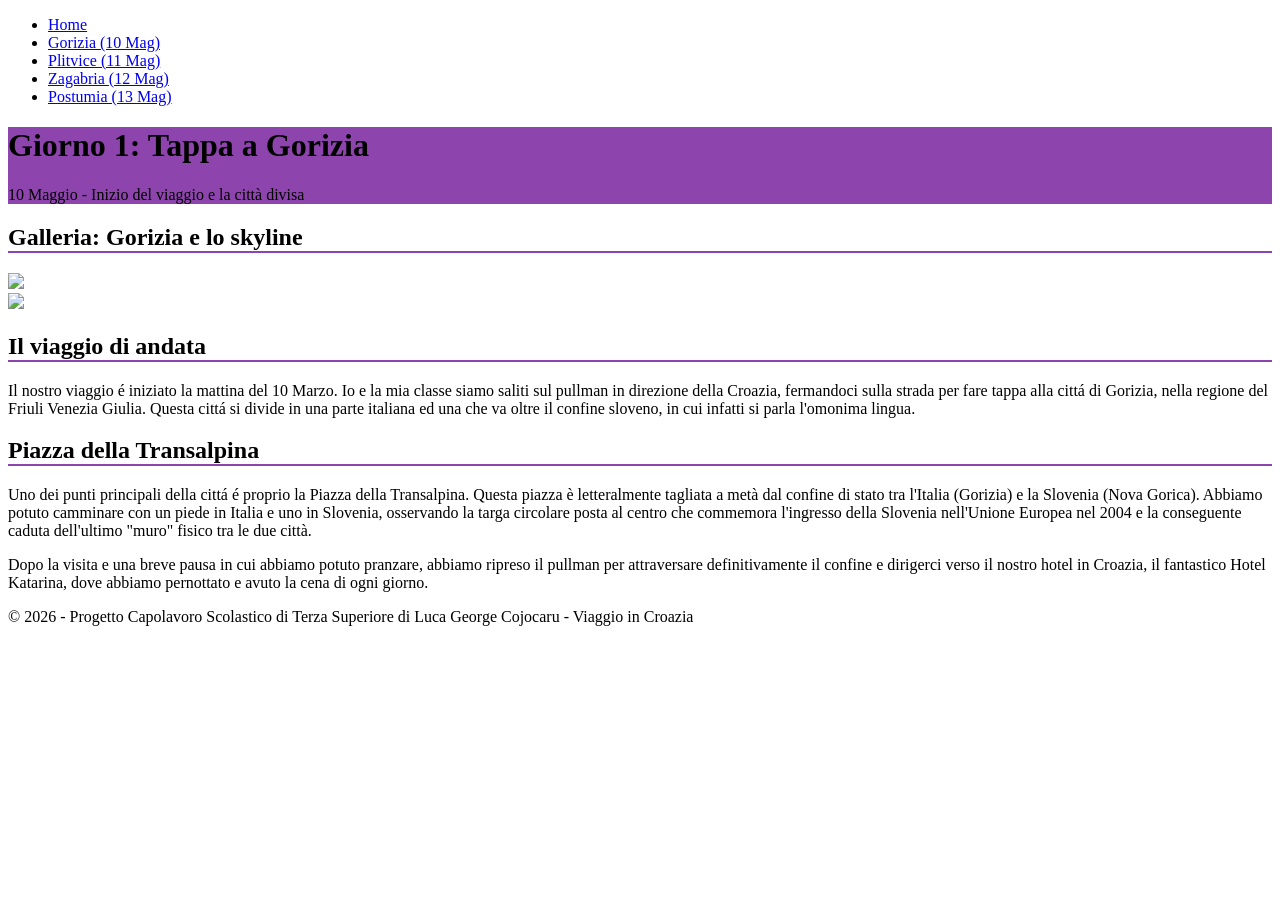
==== gorizia.html @ 8907104e "Add files via upload" ====
<!DOCTYPE html>
<html lang="it">
<head>
    <meta charset="UTF-8">
    <meta name="viewport" content="width=device-width, initial-scale=1.0">
    <title>10 Maggio - Gorizia</title>
    <link rel="stylesheet" href="../CSS/style.css">
    <link href="https://fonts.googleapis.com/css2?family=Zalando+Sans+SemiExpanded:ital,wght@0,200..900;1,200..900&display=swap" rel="stylesheet">
</head>
<body>

    <header>
        <nav>
            <ul>
                <li><a href="../HTML/index.html">Home</a></li>
                <li><a href="../HTML/gorizia.html" class="active">Gorizia (10 Mag)</a></li>
                <li><a href="../HTML/plitvice.html">Plitvice (11 Mag)</a></li>
                <li><a href="../HTML/zagabria.html">Zagabria (12 Mag)</a></li>
                <li><a href="../HTML/postumia.html">Postumia (13 Mag)</a></li>
            </ul>
        </nav>
    </header>

    <div class="hero" style="background-color: #8e44ad;">
        <h1>Giorno 1: Tappa a Gorizia</h1>
        <p>10 Maggio - Inizio del viaggio e la città divisa</p>
    </div>

    <div class="container">
        <section class="content-section">
            <h2 style="border-bottom: 2px solid #8e44ad;">Galleria: Gorizia e lo skyline</h2>
            <div class="image-gallery">
                <div class="image-box">
                    <img src="../IMG/gorizia1.jpg">
                </div>
                <div class="image-box">
                    <img src="../IMG/gorizia2.jpg">
                </div>
            </div>
        </section>
        <section class="content-section">
            <h2 style="border-bottom: 2px solid #8e44ad;">Il viaggio di andata</h2>
            <p>Il nostro viaggio é iniziato la mattina del 10 Marzo. Io e la mia classe siamo saliti sul pullman in direzione della Croazia, fermandoci sulla strada per fare tappa alla cittá di Gorizia, nella regione del Friuli Venezia Giulia. Questa cittá si divide in una parte italiana ed una che va oltre il confine sloveno, in cui infatti si parla l'omonima lingua.</p>
        </section>

        <section class="content-section">
            <h2 style="border-bottom: 2px solid #8e44ad;">Piazza della Transalpina</h2>
            <p>Uno dei punti principali della cittá é proprio la Piazza della Transalpina. Questa piazza è letteralmente tagliata a metà dal confine di stato tra l'Italia (Gorizia) e la Slovenia (Nova Gorica). Abbiamo potuto camminare con un piede in Italia e uno in Slovenia, osservando la targa circolare posta al centro che commemora l'ingresso della Slovenia nell'Unione Europea nel 2004 e la conseguente caduta dell'ultimo "muro" fisico tra le due città.</p>
            <p>Dopo la visita e una breve pausa in cui abbiamo potuto pranzare, abbiamo ripreso il pullman per attraversare definitivamente il confine e dirigerci verso il nostro hotel in Croazia, il fantastico Hotel Katarina, dove abbiamo pernottato e avuto la cena di ogni giorno.</p>
        </section>
    </div>

    <footer>
        <p>&copy; 2026 - Progetto Capolavoro Scolastico di Terza Superiore di Luca George Cojocaru - Viaggio in Croazia</p>
    </footer>

</body>
</html>
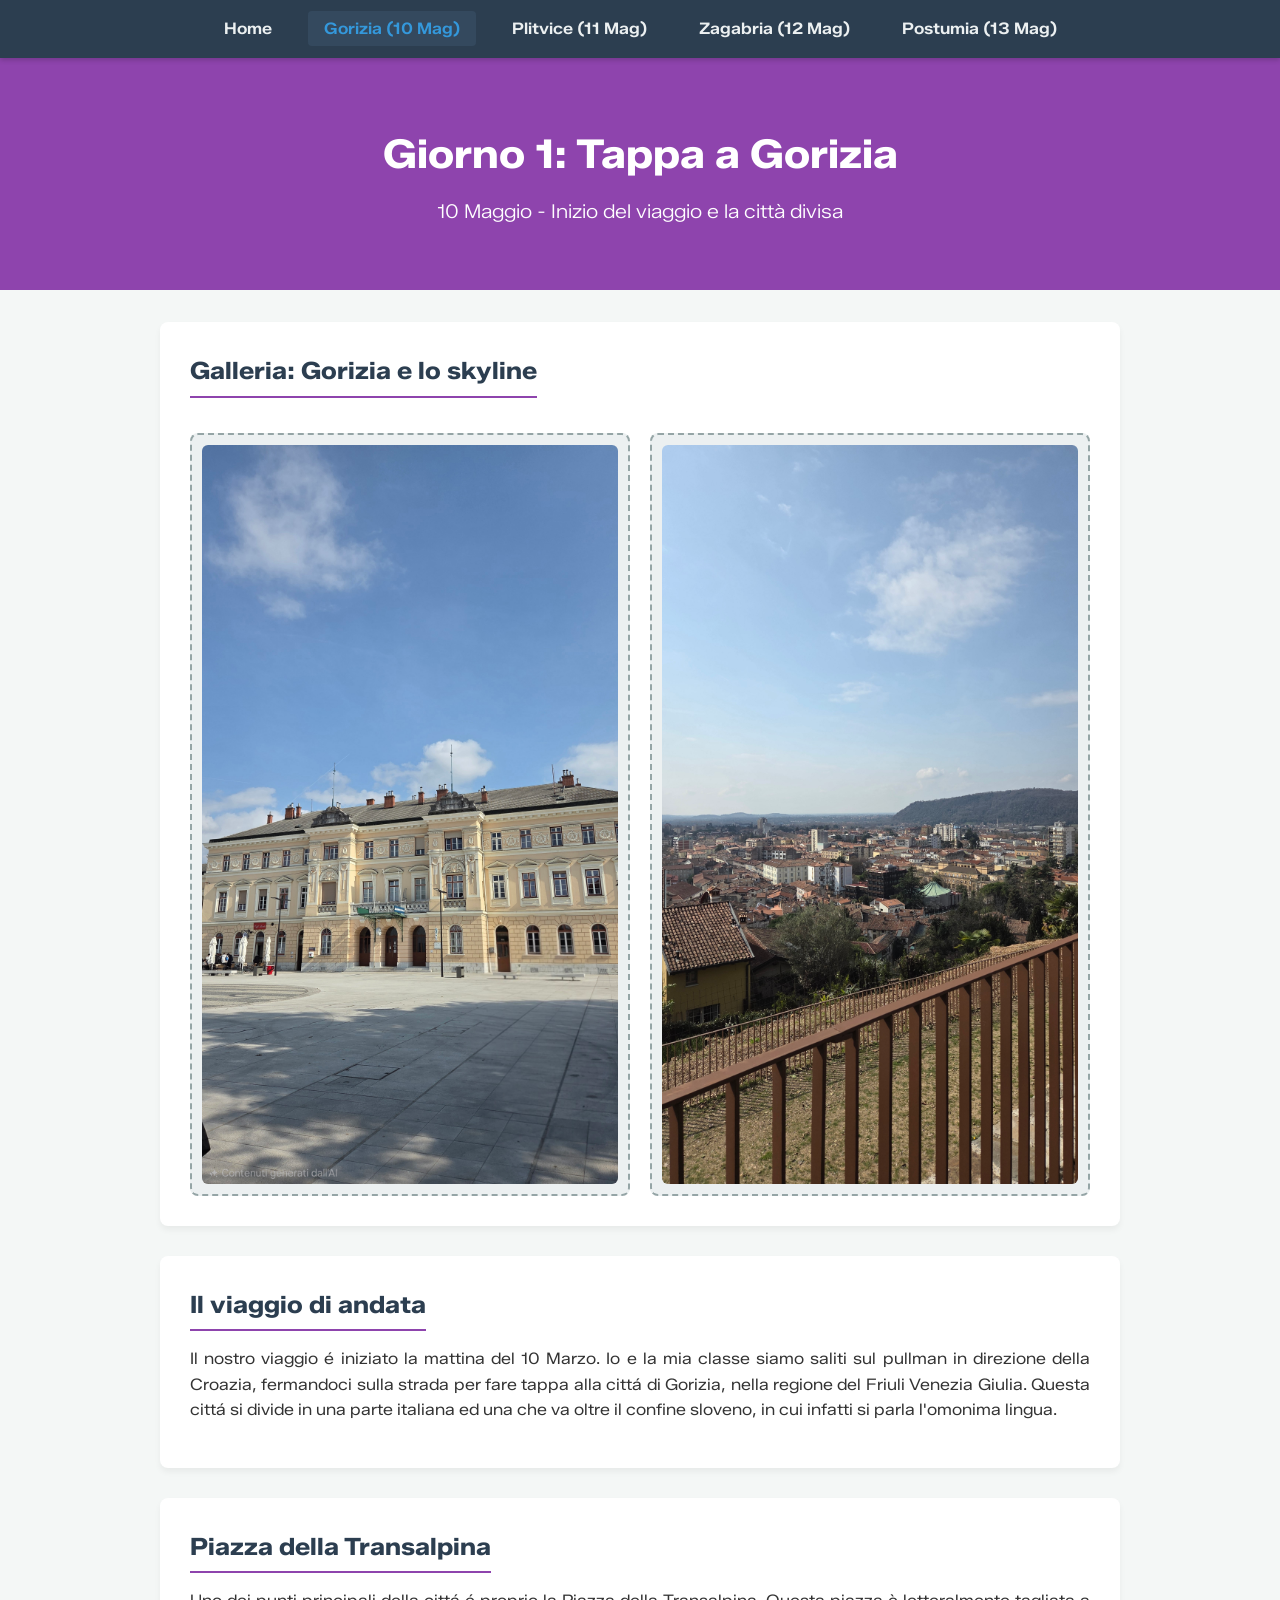
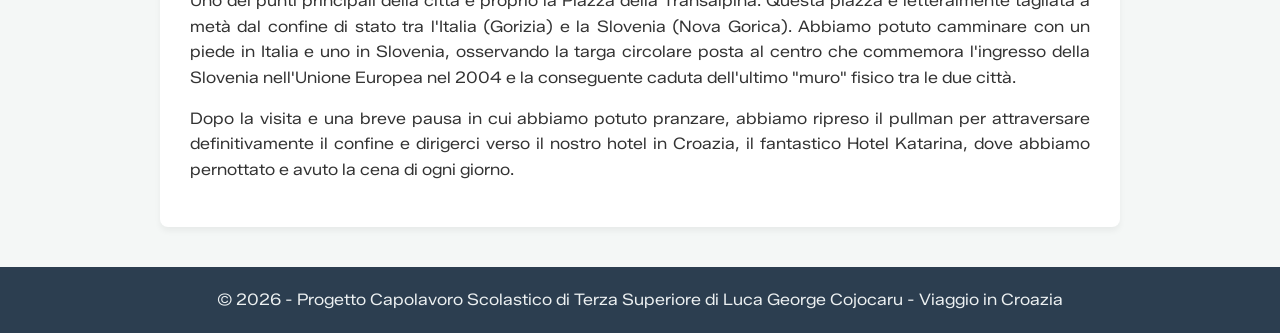
==== commit d555d5ef: "Update gorizia.html" ====
--- a/gorizia.html
+++ b/gorizia.html
@@ -4,7 +4,7 @@
     <meta charset="UTF-8">
     <meta name="viewport" content="width=device-width, initial-scale=1.0">
     <title>10 Maggio - Gorizia</title>
-    <link rel="stylesheet" href="../CSS/style.css">
+    <link rel="stylesheet" href="style.css">
     <link href="https://fonts.googleapis.com/css2?family=Zalando+Sans+SemiExpanded:ital,wght@0,200..900;1,200..900&display=swap" rel="stylesheet">
 </head>
 <body>
@@ -12,11 +12,11 @@
     <header>
         <nav>
             <ul>
-                <li><a href="../HTML/index.html">Home</a></li>
-                <li><a href="../HTML/gorizia.html" class="active">Gorizia (10 Mag)</a></li>
-                <li><a href="../HTML/plitvice.html">Plitvice (11 Mag)</a></li>
-                <li><a href="../HTML/zagabria.html">Zagabria (12 Mag)</a></li>
-                <li><a href="../HTML/postumia.html">Postumia (13 Mag)</a></li>
+                <li><a href="index.html">Home</a></li>
+                <li><a href="gorizia.html" class="active">Gorizia (10 Mag)</a></li>
+                <li><a href="plitvice.html">Plitvice (11 Mag)</a></li>
+                <li><a href="zagabria.html">Zagabria (12 Mag)</a></li>
+                <li><a href="postumia.html">Postumia (13 Mag)</a></li>
             </ul>
         </nav>
     </header>
@@ -31,10 +31,10 @@
             <h2 style="border-bottom: 2px solid #8e44ad;">Galleria: Gorizia e lo skyline</h2>
             <div class="image-gallery">
                 <div class="image-box">
-                    <img src="../IMG/gorizia1.jpg">
+                    <img src="gorizia1.jpg">
                 </div>
                 <div class="image-box">
-                    <img src="../IMG/gorizia2.jpg">
+                    <img src="gorizia2.jpg">
                 </div>
             </div>
         </section>
@@ -55,4 +55,4 @@
     </footer>
 
 </body>
-</html>+</html>
--- a/style.css
+++ b/style.css
@@ -0,0 +1,126 @@
+* {
+    margin: 0;
+    padding: 0;
+    box-sizing: border-box;
+    font-family: 'Zalando Sans SemiExpanded', Tahoma, Geneva, Verdana, sans-serif;
+}
+
+body {
+    background-color: #f4f7f6;
+    color: #333;
+    line-height: 1.6;
+}
+
+header {
+    background-color: #2c3e50;
+    padding: 1rem 0;
+    position: sticky;
+    top: 0;
+    z-index: 1000;
+    box-shadow: 0 2px 5px rgba(0,0,0,0.2);
+}
+
+nav ul {
+    list-style: none;
+    display: flex;
+    justify-content: center;
+    gap: 20px;
+    flex-wrap: wrap;
+}
+
+nav a {
+    color: #ecf0f1;
+    text-decoration: none;
+    font-weight: 600;
+    padding: 8px 16px;
+    border-radius: 4px;
+    transition: background-color 0.3s ease;
+}
+
+nav a:hover, nav a.active {
+    background-color: #34495e;
+    color: #3498db;
+}
+
+.hero {
+    background-color: #3498db;
+    color: white;
+    text-align: center;
+    padding: 4rem 2rem;
+    margin-bottom: 2rem;
+}
+
+.hero h1 {
+    font-size: 2.5rem;
+    margin-bottom: 10px;
+}
+
+.hero p {
+    font-size: 1.2rem;
+    font-weight: 300;
+}
+
+.container {
+    max-width: 1000px;
+    margin: 0 auto;
+    padding: 0 20px;
+}
+
+.content-section {
+    background: white;
+    padding: 30px;
+    border-radius: 8px;
+    box-shadow: 0 4px 6px rgba(0,0,0,0.05);
+    margin-bottom: 30px;
+}
+
+.content-section h2 {
+    color: #2c3e50;
+    margin-bottom: 15px;
+    border-bottom: 2px solid #3498db;
+    padding-bottom: 5px;
+    display: inline-block;
+}
+
+.content-section p {
+    margin-bottom: 15px;
+    text-align: justify;
+}
+
+.image-gallery {
+    display: grid;
+    grid-template-columns: repeat(auto-fit, minmax(250px, 1fr));
+    gap: 20px;
+    margin-top: 20px;
+}
+
+.image-box {
+    background-color: #ecf0f1;
+    border: 2px dashed #95a5a6;
+    border-radius: 8px;
+    min-height: 250px;
+    display: flex;
+    flex-direction: column;
+    align-items: center;
+    justify-content: center;
+    overflow: hidden;
+    color: #7f8c8d;
+    font-size: 0.9rem;
+    padding: 10px;
+    text-align: center;
+}
+
+.image-box img {
+    width: 100%;
+    height: 100%;
+    object-fit: cover;
+    border-radius: 6px;
+}
+
+footer {
+    background-color: #2c3e50;
+    color: #ecf0f1;
+    text-align: center;
+    padding: 20px 0;
+    margin-top: 40px;
+}
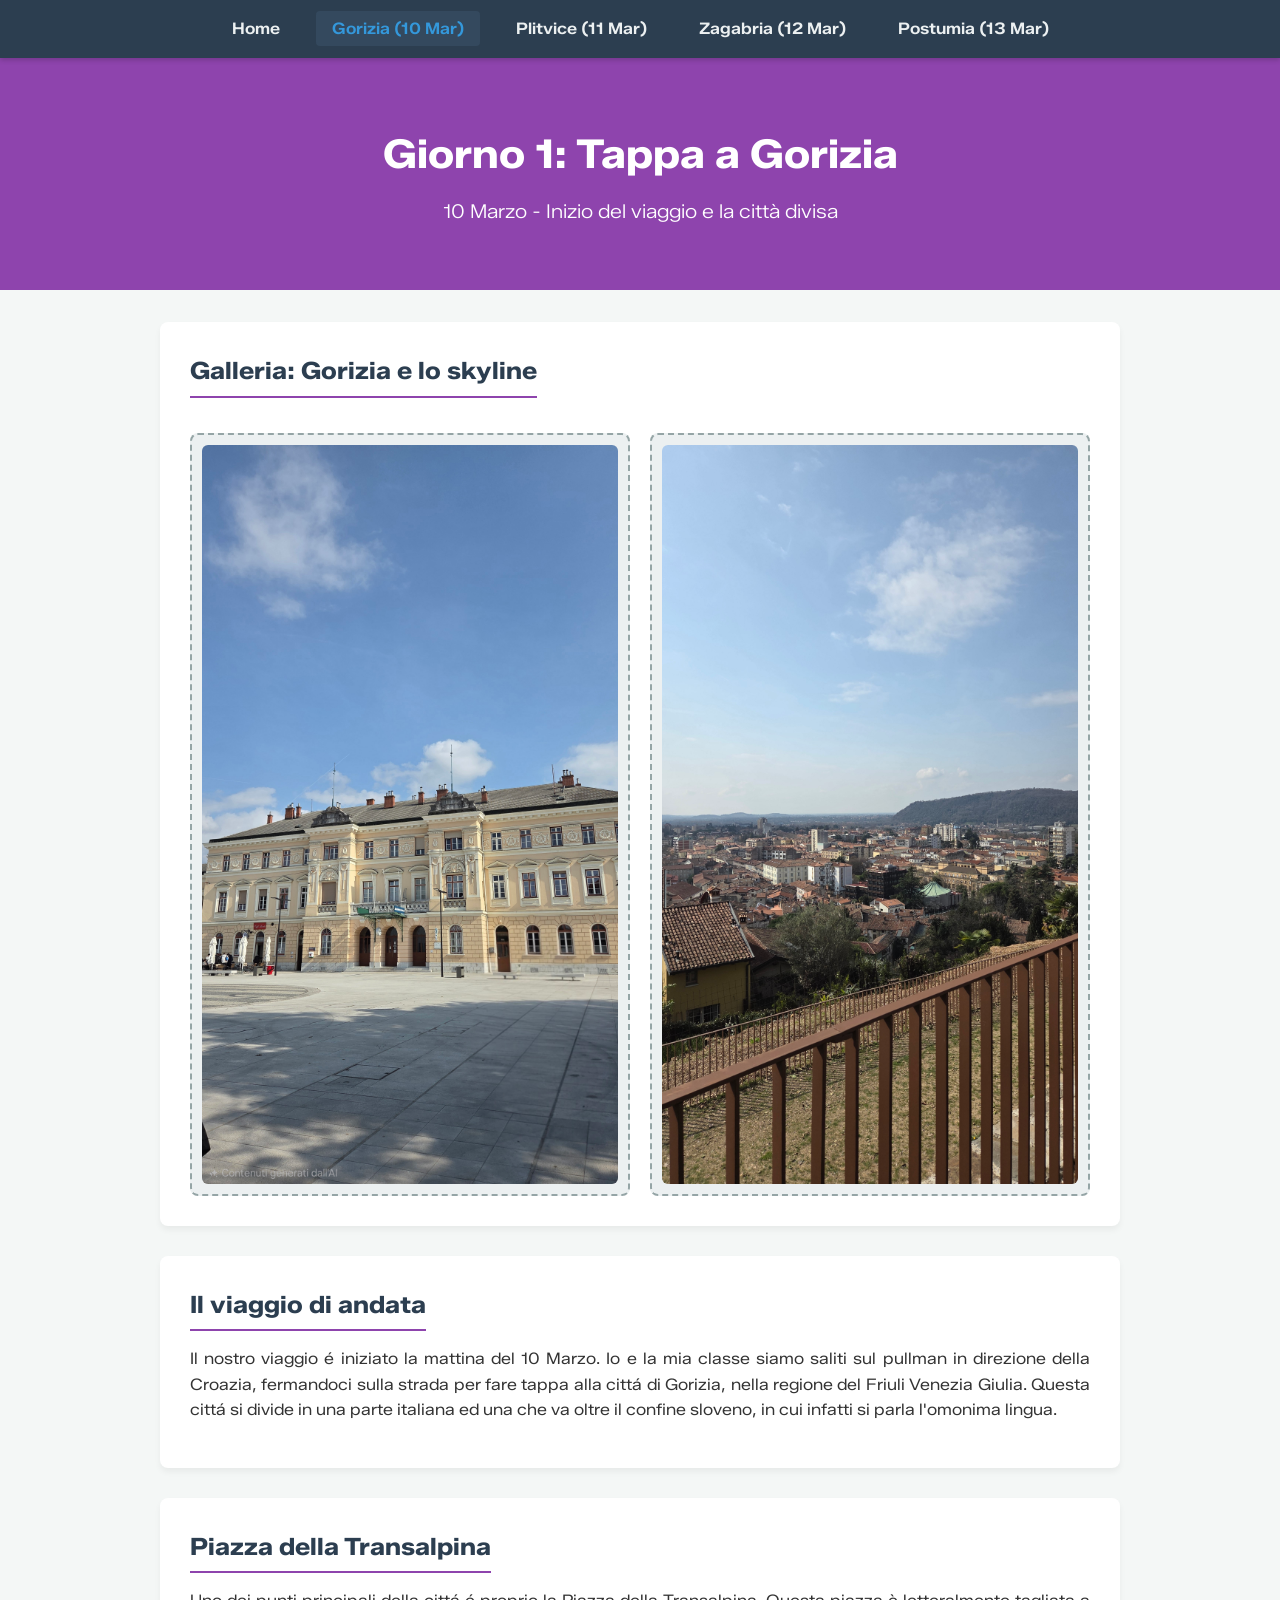
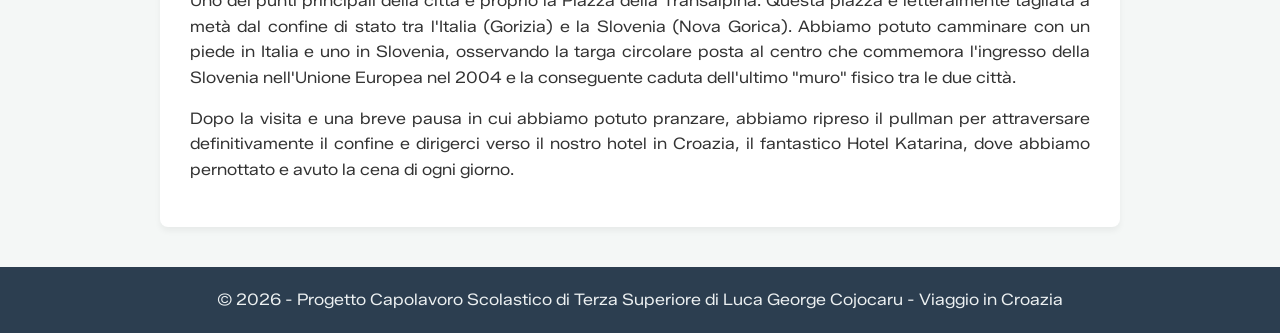
==== commit 44c62f0a: "Change date from 10 Maggio to 10 Marzo in gorizia.html Updated the date in the Gorizia page from 10 " ====
--- a/gorizia.html
+++ b/gorizia.html
@@ -3,7 +3,7 @@
 <head>
     <meta charset="UTF-8">
     <meta name="viewport" content="width=device-width, initial-scale=1.0">
-    <title>10 Maggio - Gorizia</title>
+    <title>10 Marzo - Gorizia</title>
     <link rel="stylesheet" href="style.css">
     <link href="https://fonts.googleapis.com/css2?family=Zalando+Sans+SemiExpanded:ital,wght@0,200..900;1,200..900&display=swap" rel="stylesheet">
 </head>
@@ -13,17 +13,17 @@
         <nav>
             <ul>
                 <li><a href="index.html">Home</a></li>
-                <li><a href="gorizia.html" class="active">Gorizia (10 Mag)</a></li>
-                <li><a href="plitvice.html">Plitvice (11 Mag)</a></li>
-                <li><a href="zagabria.html">Zagabria (12 Mag)</a></li>
-                <li><a href="postumia.html">Postumia (13 Mag)</a></li>
+                <li><a href="gorizia.html" class="active">Gorizia (10 Mar)</a></li>
+                <li><a href="plitvice.html">Plitvice (11 Mar)</a></li>
+                <li><a href="zagabria.html">Zagabria (12 Mar)</a></li>
+                <li><a href="postumia.html">Postumia (13 Mar)</a></li>
             </ul>
         </nav>
     </header>
 
     <div class="hero" style="background-color: #8e44ad;">
         <h1>Giorno 1: Tappa a Gorizia</h1>
-        <p>10 Maggio - Inizio del viaggio e la città divisa</p>
+        <p>10 Marzo - Inizio del viaggio e la città divisa</p>
     </div>
 
     <div class="container">
